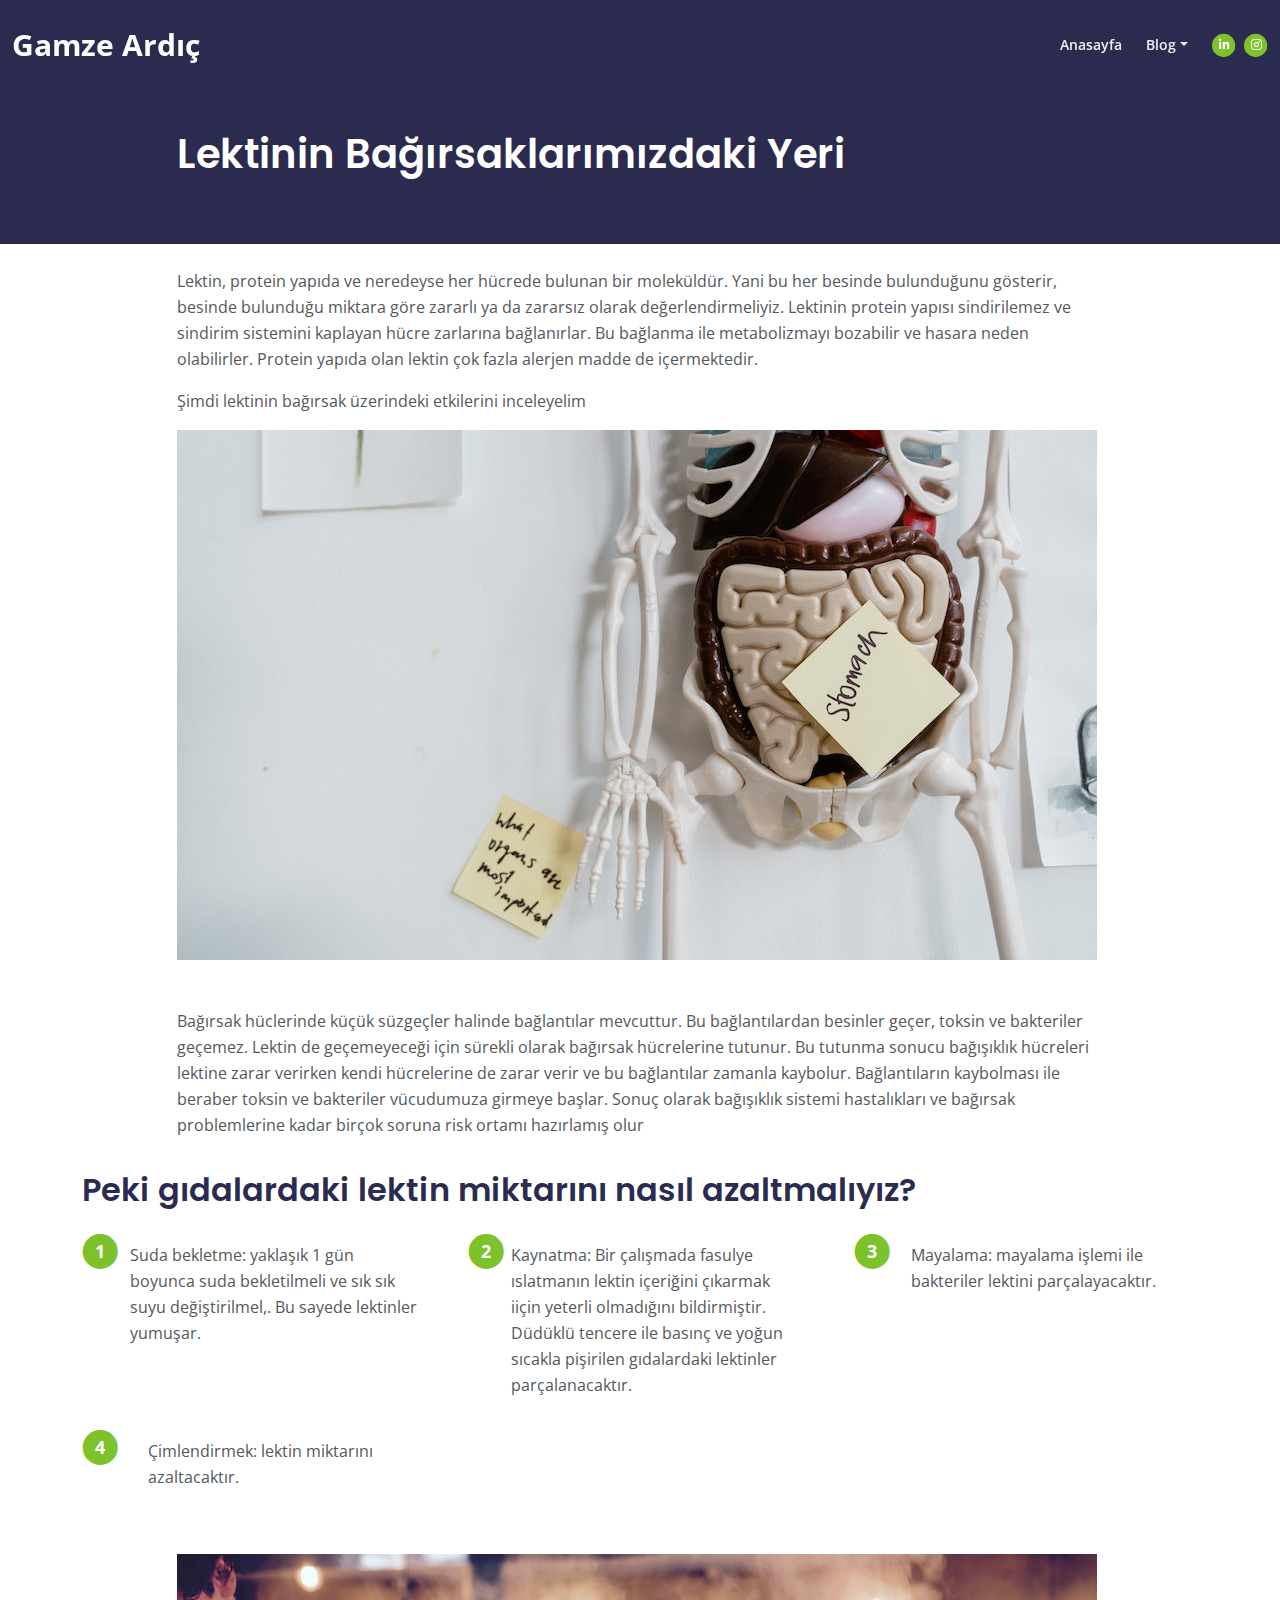
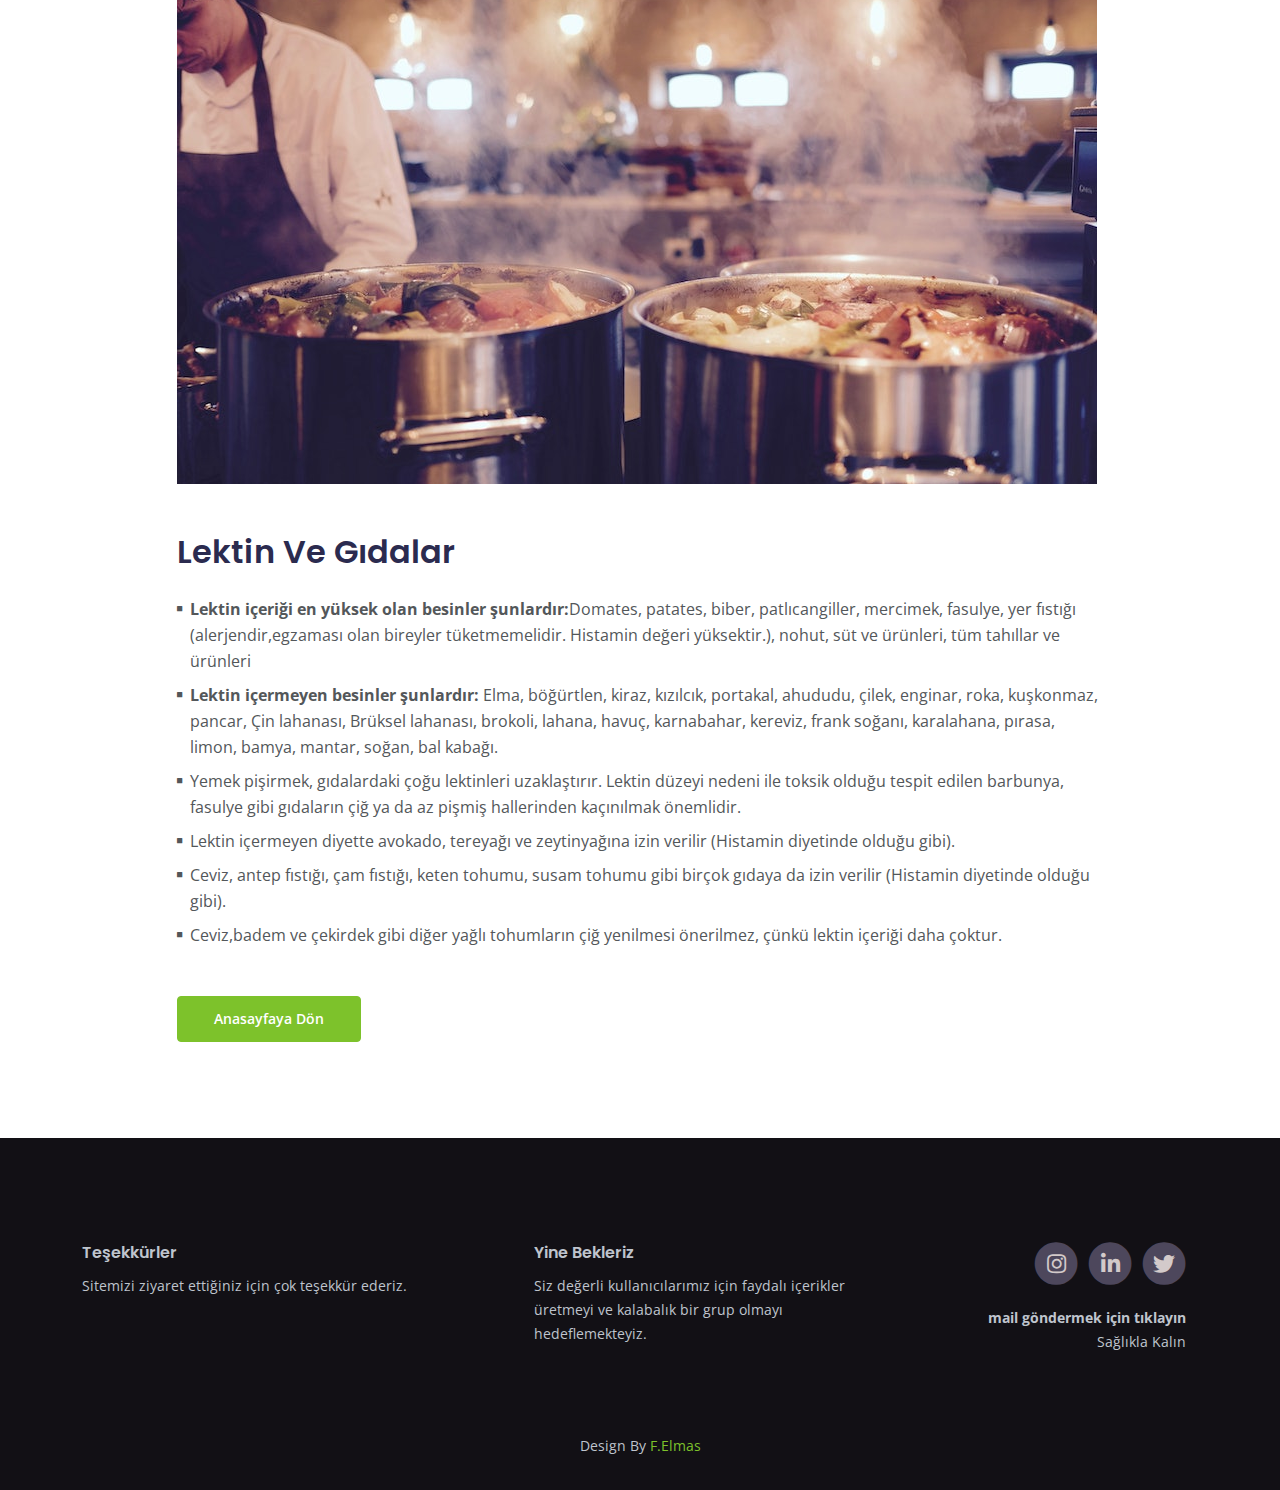
==== lektin.html @ d216f9af "updated" ====
<!DOCTYPE html>
<html lang="en">
<head>
    <meta charset="utf-8">
    <meta name="viewport" content="width=device-width, initial-scale=1, shrink-to-fit=no">
    
    <!-- SEO Meta Tags -->
    <meta name="description" content="Gamze ardıç Kişisel Web Sayfasıdır.">
    <meta name="keywords" content="gamze,ardıç,ardic,beslenme,diyetisyen">
    <meta name="author" content="Gamze Ardıç">

    <!-- OG Meta Tags to improve the way the post looks when you share the page on Facebook, Twitter, LinkedIn -->
	<meta property="og:site_name" content="" /> <!-- website name -->
	<meta property="og:site" content="" /> <!-- website link -->
	<meta property="og:title" content=""/> <!-- title shown in the actual shared post -->
	<meta property="og:description" content="" /> <!-- description shown in the actual shared post -->
	<meta property="og:image" content="" /> <!-- image link, make sure it's jpg -->
	<meta property="og:url" content="" /> <!-- where do you want your post to link to -->
	<meta name="twitter:card" content="summary_large_image"> <!-- to have large image post format in Twitter -->

    <!-- Webpage Title -->
    <title>Lektin - Gamze Ardıç</title>
    
    <!-- Styles -->
    <link href="https://fonts.googleapis.com/css2?family=Open+Sans:ital,wght@0,400;0,600;0,700;1,400&display=swap" rel="stylesheet">
    <link href="https://fonts.googleapis.com/css2?family=Poppins:wght@600&display=swap" rel="stylesheet">
    <link href="css/bootstrap.min.css" rel="stylesheet">
    <link href="css/fontawesome-all.min.css" rel="stylesheet">
    <link href="css/swiper.css" rel="stylesheet">
	<link href="css/styles.css" rel="stylesheet">
	
	<!-- Favicon  -->
    <link rel="icon" href="images/favicon.ico">
</head>
<body>
    
    <!-- Navigation -->
    <nav id="navbarExample" class="navbar navbar-expand-lg fixed-top navbar-dark" aria-label="Main navigation">
        <div class="container">

                <a class="navbar-brand logo-text" href="index.html">Gamze Ardıç</a>

            <button class="navbar-toggler p-0 border-0" type="button" id="navbarSideCollapse" aria-label="Toggle navigation">
                <span class="navbar-toggler-icon"></span>
            </button>

            <div class="navbar-collapse offcanvas-collapse" id="navbarsExampleDefault">
                <ul class="navbar-nav ms-auto navbar-nav-scroll">
                    <li class="nav-item">
                        <a class="nav-link" href="index.html">Anasayfa</a>
                    </li>
                    <li class="nav-item dropdown">
                        <a class="nav-link dropdown-toggle" href="#" id="dropdown01" data-bs-toggle="dropdown" aria-expanded="false">Blog</a>
                        <ul class="dropdown-menu" aria-labelledby="dropdown01">
                            <li><a class="dropdown-item" href="baharatlar.html">Baharatlar</a></li>
                            <li><div class="dropdown-divider"></div></li>
                            <li><a class="dropdown-item" href="lektin.html">Lektin</a></li>
                            <li><div class="dropdown-divider"></div></li>
                            <li><a class="dropdown-item" href="beyin.html">Beyin ve Bağırsak</a></li>
                        </ul>
                    </li>
                </ul>
                <span class="nav-item social-icons">
                    <span class="fa-stack">
                        <a href="http://www.linkedin.com/in/gamzeardiic/">
                            <i class="fas fa-circle fa-stack-2x"></i>
                            <i class="fab fa-linkedin-in fa-stack-1x"></i>
                        </a>
                    </span>
                    <span class="fa-stack">
                        <a href="https://www.instagram.com/dyt.gamzeardic/">
                            <i class="fas fa-circle fa-stack-2x"></i>
                            <i class="fab fa-instagram fa-stack-1x"></i>
                        </a>
                    </span>
                </span>
            </div> <!-- end of navbar-collapse -->
        </div> <!-- end of container -->
    </nav> <!-- end of navbar -->
    <!-- end of navigation -->



    <!-- Header -->
    <header class="ex-header">
        <div class="container">
            <div class="row">
                <div class="col-xl-10 offset-xl-1">
                    <h1>Lektinin Bağırsaklarımızdaki Yeri</h1>
                </div> <!-- end of col -->
            </div> <!-- end of row -->
        </div> <!-- end of container -->
    </header> <!-- end of ex-header -->
    <!-- end of header -->


    <!-- Basic -->
    <div class="ex-basic-1 pt-4">
        <div class="container">
            <div class="row">
                <div class="col-xl-10 offset-xl-1">
                    <p>Lektin, protein yapıda ve neredeyse her hücrede bulunan bir moleküldür. Yani bu her besinde bulunduğunu gösterir, besinde bulunduğu miktara göre zararlı ya da zararsız olarak değerlendirmeliyiz. Lektinin protein yapısı sindirilemez ve sindirim sistemini kaplayan hücre zarlarına bağlanırlar. Bu bağlanma ile metabolizmayı bozabilir ve hasara neden olabilirler. Protein yapıda olan lektin çok fazla alerjen madde de içermektedir. </p>
                    <p>Şimdi lektinin bağırsak üzerindeki etkilerini inceleyelim</p>
                    <img class="img-fluid mb-5" src="images/lektin1.jpg" alt="alternative">
                    <p>Bağırsak hüclerinde küçük süzgeçler halinde bağlantılar mevcuttur. Bu bağlantılardan besinler geçer, toksin ve bakteriler geçemez. Lektin de geçemeyeceği için sürekli olarak bağırsak hücrelerine tutunur. Bu tutunma sonucu bağışıklık hücreleri lektine zarar verirken kendi hücrelerine de zarar verir ve bu bağlantılar zamanla kaybolur. Bağlantıların kaybolması ile beraber toksin ve bakteriler vücudumuza girmeye başlar. Sonuç olarak bağışıklık sistemi hastalıkları ve bağırsak problemlerine kadar birçok soruna risk ortamı hazırlamış olur</p>
                    

                </div> <!-- end of col -->
            </div> <!-- end of row -->
        </div> <!-- end of container -->
    </div> <!-- end of ex-basic-1 -->
    <!-- end of basic -->

    <!-- Cards -->
    <div class="ex-cards-1 pt-3 pb-3">
        <div class="container">
            <div class="row">
                <div class="col-lg-12">
                    <h2 class="mb-4">Peki gıdalardaki lektin miktarını nasıl azaltmalıyız?</h2>
                    
                    <!-- Card -->
                    <div class="card">
                        <ul class="list-unstyled">
                            <li class="d-flex">
                                <span class="fa-stack">
                                    <span class="fas fa-circle fa-stack-2x"></span>
                                    <span class="fa-stack-1x">1</span>
                                </span>
                                <div class="flex-grow-1">
                                    <h5></h5>
                                    <p>Suda bekletme: yaklaşık 1 gün boyunca suda bekletilmeli ve sık sık suyu değiştirilmel,. Bu sayede lektinler yumuşar.</p>
                                </div>
                            </li>
                        </ul>
                    </div> <!-- end of card -->
                    <!-- end of card -->
                    
                    <!-- Card -->
                    <div class="card">
                        <ul class="list-unstyled">
                            <li class="d-flex">
                                <span class="fa-stack">
                                    <span class="fas fa-circle fa-stack-2x"></span>
                                    <span class="fa-stack-1x">2</span>
                                </span>
                                <div class="flex-grow-1">
                                    <h5></h5>
                                    <p>Kaynatma: Bir çalışmada fasulye ıslatmanın lektin içeriğini çıkarmak iiçin yeterli olmadığını bildirmiştir. Düdüklü tencere ile basınç ve yoğun sıcakla pişirilen gıdalardaki lektinler parçalanacaktır.</p>
                                </div>
                            </li>
                        </ul>
                    </div> <!-- end of card -->

                    <!-- Card -->
                    <div class="card">
                        <ul class="list-unstyled">
                            <li class="d-flex">
                                <span class="fa-stack">
                                    <span class="fas fa-circle fa-stack-2x"></span>
                                    <span class="fa-stack-1x">3</span>
                                </span>
                                <div class="flex-grow-1">
                                    <h5></h5>
                                    <p>Mayalama: mayalama işlemi ile bakteriler lektini parçalayacaktır.</p>
                                </div>
                            </li>
                        </ul>
                    </div> <!-- end of card -->

                    <!-- Card -->
                    <div class="card">
                        <ul class="list-unstyled">
                            <li class="d-flex">
                                <span class="fa-stack">
                                    <span class="fas fa-circle fa-stack-2x"></span>
                                    <span class="fa-stack-1x">4</span>
                                </span>
                                <div class="flex-grow-1">
                                    <h5></h5>
                                    <p>Çimlendirmek: lektin miktarını azaltacaktır.</p>
                                </div>
                            </li>
                        </ul>
                    </div> <!-- end of card -->
                    <!-- end of card -->
                    <!-- end of card -->

                </div> <!-- end of col -->   
            </div> <!-- end of row -->   
        </div> <!-- end of container -->   
    </div> <!-- end of ex-cards-1 -->
    <!-- end of cards -->

    <!-- Basic -->
    <div class="ex-basic-1 pt-3 pb-5">
        <div class="container">
            <div class="row">
                <div class="col-xl-10 offset-xl-1">
                    <img class="img-fluid mb-5" src="images/lektin2.jpg" alt="alternative"> 
                    <h2 class="mb-4">Lektin Ve Gıdalar</h2>
                    <ul class="list-unstyled li-space-lg mb-5">
                        <li class="d-flex">
                            <i class="fas fa-square"></i>
                            <div class="flex-grow-1"><strong>Lektin içeriği en yüksek olan besinler şunlardır:</strong>Domates, patates, biber, patlıcangiller, mercimek, fasulye, yer fıstığı (alerjendir,egzaması olan bireyler tüketmemelidir. Histamin değeri yüksektir.), nohut, süt ve ürünleri, tüm tahıllar ve ürünleri</div>
                        </li>
                        <li class="d-flex">
                            <i class="fas fa-square"></i>
                            <div class="flex-grow-1"><strong>Lektin içermeyen besinler şunlardır: </strong>Elma, böğürtlen, kiraz, kızılcık, portakal, ahududu, çilek, enginar, roka, kuşkonmaz, pancar, Çin lahanası, Brüksel lahanası, brokoli, lahana, havuç, karnabahar, kereviz, frank soğanı, karalahana, pırasa, limon, bamya, mantar, soğan, bal kabağı.</div>
                        </li>
                        <li class="d-flex">
                            <i class="fas fa-square"></i>
                            <div class="flex-grow-1">Yemek pişirmek, gıdalardaki çoğu lektinleri uzaklaştırır. Lektin düzeyi nedeni ile toksik olduğu tespit edilen barbunya, fasulye gibi gıdaların çiğ ya da az pişmiş hallerinden kaçınılmak önemlidir.</div>
                        </li>
                        <li class="d-flex">
                            <i class="fas fa-square"></i>
                            <div class="flex-grow-1">Lektin içermeyen diyette avokado, tereyağı ve zeytinyağına izin verilir (Histamin diyetinde olduğu gibi).</div>
                        </li>
                        <li class="d-flex">
                            <i class="fas fa-square"></i>
                            <div class="flex-grow-1">Ceviz, antep fıstığı, çam fıstığı, keten tohumu, susam tohumu gibi birçok gıdaya da izin verilir (Histamin diyetinde olduğu gibi).</div>
                        </li>
                        <li class="d-flex">
                            <i class="fas fa-square"></i>
                            <div class="flex-grow-1">Ceviz,badem ve çekirdek gibi diğer yağlı tohumların çiğ yenilmesi önerilmez, çünkü lektin içeriği daha çoktur.</div>
                        </li>
                    </ul>
                    
                    <a class="btn-solid-reg mb-5" href="index.html">Anasayfaya Dön</a>
                </div> <!-- end of col -->
            </div> <!-- end of row -->
        </div> <!-- end of container -->
    </div> <!-- end of ex-basic-1 -->
    <!-- end of basic -->


    <!-- Footer -->
    <div id="footer" class="footer">
        <div class="container">
            <div class="row">
                <div class="col-lg-12">
                    <div class="footer-col first">
                        <h6>Teşekkürler</h6>
                        <p class="p-small">Sitemizi ziyaret ettiğiniz için çok teşekkür ederiz.</p>
                    </div> <!-- end of footer-col -->
                    <div class="footer-col second">
                        <h6>Yine Bekleriz</h6>
                        <p class="p-small">Siz değerli kullanıcılarımız için faydalı içerikler üretmeyi ve kalabalık bir grup olmayı hedeflemekteyiz.</p>
                    </div> <!-- end of footer-col -->
                    <div class="footer-col third">
                        <span class="fa-stack">
                            <a href="https://www.instagram.com/dyt.gamzeardic/">
                                <i class="fas fa-circle fa-stack-2x"></i>
                                <i class="fab fa-instagram fa-stack-1x"></i>
                            </a>
                        </span>
                        <span class="fa-stack">
                            <a href="http://www.linkedin.com/in/gamzeardiic/">
                                <i class="fas fa-circle fa-stack-2x"></i>
                                <i class="fab fa-linkedin-in fa-stack-1x"></i>
                            </a>
                        </span>
                        <span class="fa-stack">
                            <a href="#your-link">
                                <i class="fas fa-circle fa-stack-2x"></i>
                                <i class="fab fa-twitter fa-stack-1x"></i>
                            </a>
                        </span>
                        
                        
                        <p class="p-small"><a href="mailto:gamzeardic2@gmail.com"><strong>mail göndermek için tıklayın</strong></a><br> Sağlıkla Kalın</p> 
                    </div> <!-- end of footer-col -->
                </div> <!-- end of col -->
            </div> <!-- end of row -->
        </div> <!-- end of container -->
    </div> <!-- end of footer -->  
    <!-- end of footer -->


    <!-- Copyright -->
    <div class="copyright">
        <div class="container">
            <div class="row">
                <div class="col-lg-12">
                    <p class="p-small">Design By <a href="https://furkanelmas.com/" target="_blank">F.Elmas</a></p>
                </div> <!-- end of col -->
            </div> <!-- enf of row -->
        </div> <!-- end of container -->
    </div> <!-- end of copyright --> 
    <!-- end of copyright -->
    

    <!-- Back To Top Button -->
    <button onclick="topFunction()" id="myBtn">
        <img src="images/up-arrow.png" alt="alternative">
    </button>
    <!-- end of back to top button -->
    	
    <!-- Scripts -->
    <script src="js/bootstrap.min.js"></script> <!-- Bootstrap framework -->
    <script src="js/swiper.min.js"></script> <!-- Swiper for image and text sliders -->
    <script src="js/purecounter.min.js"></script> <!-- Purecounter counter for statistics numbers -->
    <script src="js/scripts.js"></script> <!-- Custom scripts -->
</body>
</html>
---- css/styles.css ----
/* Description: Master CSS file */

/*****************************************
Table Of Contents:
- General Styles
- Navigation
- Header
- Introduction
- Project 1
- Project 2
- Details Modal
- Project 3
- Process
- Services
- About 
- Testimonials
- Team
- Contact
- Footer
- Copyright
- Back To Top Button
- Extra Pages
- Media Queries
******************************************/

/*****************************************
Colors:
- Backgrounds - light gray #f7f9fd
- Buttons, icons - green #7dc22b
- Headings text - black #2b2b4f
- Body text - dark gray #53575a
******************************************/


/**************************/
/*     General Styles     */
/**************************/
body,
html {
    width: 100%;
	height: 100%;
}

body, p {
	color: #53575a; 
	font: 400 1rem/1.625rem "Open Sans", sans-serif;
}

h1 {
	color: #2b2b4f;
	font-weight: 600;
	font-size: 2.5rem;
	line-height: 2.25rem;
	font-family: "Poppins"
}

h2 {
	color: #2b2b4f;
	font-weight: 600;
	font-size: 2rem;
	line-height: 2.5rem;
	font-family: "Poppins"
}

h3 {
	color: #2b2b4f;
	font-weight: 600;
	font-size: 1.75rem;
	line-height: 2.25rem;
	font-family: "Poppins"
}

h4 {
	color: #2b2b4f;
	font-weight: 600;
	font-size: 1.5rem;
	line-height: 2rem;
	font-family: "Poppins"
}

h5 {
	color: #2b2b4f;
	font-weight: 600;
	font-size: 1.25rem;
	line-height: 1.625rem;
	font-family: "Poppins"
}

h6 {
	color: #2b2b4f;
	font-weight: 600;
	font-size: 1rem;
	line-height: 1.375rem;
	font-family: "Poppins"
}

.p-large {
	font-size: 1.125rem;
	line-height: 1.75rem;
}

.p-small {
	font-size: 0.875rem;
	line-height: 1.5rem;
}

.testimonial-text {
	font-style: italic;
}

.testimonial-author {
	font-weight: 600;
	font-size: 1.25rem;
	line-height: 1.75rem;
	font-family: "Poppins"
}

.li-space-lg li {
	margin-bottom: 0.5rem;
}

a {
	color: #53575a;
	text-decoration: underline;
}

a:hover {
	color: #53575a;
	text-decoration: underline;
}

.no-line {
	text-decoration: none;
}

.no-line:hover {
	text-decoration: none;
}

.read-more {
	font-weight: 600;
	font-size: 1rem;
	line-height: 1.5rem;
}

.read-more .fas {
	margin-left: 0.625rem;
	font-size: 1rem;
	vertical-align: -8%;
}

.green {
	color: #7dc22b;
}

.bg-gray {
	background-color: #f7f9fd;
}

.hr-heading {
	display: block;
	width: 5rem;
	margin-top: 0.75rem;
	margin-bottom: 0.75rem;
	border: 1px solid #ffffff;
	background-color: #2b2b4f;
	opacity: 1;
}

.btn-solid-reg {
	display: inline-block;
	padding: 1.375rem 2.25rem 1.375rem 2.25rem;
	border: 1px solid #7dc22b;
	border-radius: 4px;
	background-color: #7dc22b;
	color: #ffffff;
	font-weight: 600;
	font-size: 0.875rem;
	line-height: 0;
	text-decoration: none;
	transition: all 0.2s;
}

.btn-solid-reg:hover {
	background-color: transparent;
	color: #7dc22b; /* needs to stay here because of the color property of a tag */
	text-decoration: none;
}

.btn-solid-lg {
	display: inline-block;
	padding: 1.625rem 2.625rem 1.625rem 2.625rem;
	border: 1px solid #7dc22b;
	border-radius: 4px;
	background-color: transparent;
	color: #ffffff;
	font-weight: 600;
	font-size: 0.875rem;
	line-height: 0;
	text-decoration: none;
	transition: all 0.2s;
}

.btn-solid-lg:hover {
	background-color: transparent;
	color: #7dc22b; /* needs to stay here because of the color property of a tag */
	text-decoration: none;
}

.btn-outline-reg {
	display: inline-block;
	padding: 1.375rem 2.25rem 1.375rem 2.25rem;
	border: 1px solid #2b2b4f;
	border-radius: 4px;
	background-color: transparent;
	color: #2b2b4f;
	font-weight: 600;
	font-size: 0.875rem;
	line-height: 0;
	text-decoration: none;
	transition: all 0.2s;
}

.btn-outline-reg:hover {
	background-color: #2b2b4f;
	color: #ffffff;
	text-decoration: none;
}

.btn-outline-lg {
	display: inline-block;
	padding: 1.625rem 2.625rem 1.625rem 2.625rem;
	border: 1px solid #2b2b4f;
	border-radius: 4px;
	background-color: transparent;
	color: #2b2b4f;
	font-weight: 600;
	font-size: 0.875rem;
	line-height: 0;
	text-decoration: none;
	transition: all 0.2s;
}

.btn-outline-lg:hover {
	background-color: #2b2b4f;
	color: #ffffff;
	text-decoration: none;
}

.btn-outline-sm {
	display: inline-block;
	padding: 1rem 1.5rem 1rem 1.5rem;
	border: 1px solid #2b2b4f;
	border-radius: 4px;
	background-color: transparent;
	color: #2b2b4f;
	font-weight: 600;
	font-size: 0.875rem;
	line-height: 0;
	text-decoration: none;
	transition: all 0.2s;
}

.btn-outline-sm:hover {
	background-color: #2b2b4f;
	color: #ffffff;
	text-decoration: none;
}

.form-group {
	position: relative;
	margin-bottom: 1.25rem;
}

.form-control-input,
.form-control-textarea {
	width: 100%;
	padding-top: 0.875rem;
	padding-bottom: 0.875rem;
	padding-left: 1.5rem;
	border: 1px solid #cbcbd1;
	border-radius: 4px;
	background-color: #ffffff;
	font-size: 0.875rem;
	line-height: 1.5rem;
	-webkit-appearance: none; /* removes inner shadow on form inputs on ios safari */
}

.form-control-textarea {
	display: block;
	height: 14rem; /* used instead of html rows to normalize height between Chrome and IE/FF */
}

.form-control-input:focus,
.form-control-textarea:focus {
	border: 1px solid #a1a1a1;
	outline: none; /* Removes blue border on focus */
}

.form-control-input:hover,
.form-control-textarea:hover {
	border: 1px solid #a1a1a1;
}

.form-control-submit-button {
	display: inline-block;
	width: 100%;
	height: 3.25rem;
	border: 1px solid #7dc22b;
	border-radius: 4px;
	background-color: #7dc22b;
	color: #ffffff;
	font-weight: 600;
	font-size: 0.875rem;
	line-height: 0;
	cursor: pointer;
	transition: all 0.2s;
}

.form-control-submit-button:hover {
	border: 1px solid #7dc22b;
	background-color: transparent;
	color: #7dc22b;
}


/**********************/
/*     Navigation     */
/**********************/
.navbar {
	background-color: #2b2b4f;
	font-weight: 600;
	font-size: 0.875rem;
	line-height: 0.875rem;
	box-shadow: 0 1px 6px 0 rgba(0, 0, 0, 0.025);
}

.navbar .navbar-brand {
	padding-top: 0.25rem;
	padding-bottom: 0.25rem;
}

.navbar .logo-image img {
    width: 108px;
	height: 32px;
}

.navbar .logo-text {
	color: #ffffff;
	font-weight: 700;
	font-size: 1.875rem;
	line-height: 1rem;
	text-decoration: none;
}

.offcanvas-collapse {
	position: fixed;
	top: 3.25rem; /* adjusts the height between the top of the page and the offcanvas menu */
	bottom: 0;
	left: 100%;
	width: 100%;
	padding-right: 1rem;
	padding-left: 1rem;
	overflow-y: auto;
	visibility: hidden;
	background-color: #2b2b4f;
	transition: visibility .3s ease-in-out, -webkit-transform .3s ease-in-out;
	transition: transform .3s ease-in-out, visibility .3s ease-in-out;
	transition: transform .3s ease-in-out, visibility .3s ease-in-out, -webkit-transform .3s ease-in-out;
}

.offcanvas-collapse.open {
	visibility: visible;
	-webkit-transform: translateX(-100%);
	transform: translateX(-100%);
}

.navbar .navbar-nav {
	margin-top: 0.75rem;
	margin-bottom: 0.5rem;
}

.navbar .nav-item .nav-link {
	padding-top: 0.625rem;
	padding-bottom: 0.625rem;
	color: #eeeeee;
	text-decoration: none;
	transition: all 0.2s ease;
}

.navbar .nav-item.dropdown.show .nav-link,
.navbar .nav-item .nav-link:hover,
.navbar .nav-item .nav-link.active {
	color: #7dc22b;
}

/* Dropdown Menu */
.navbar .dropdown .dropdown-menu {
	animation: fadeDropdown 0.2s; /* required for the fade animation */
}

@keyframes fadeDropdown {
    0% {
        opacity: 0;
    }

    100% {
        opacity: 1;
	}
}

.navbar .dropdown-menu {
	margin-top: 0.25rem;
	margin-bottom: 0.25rem;
	border: none;
	background-color: #2b2b4f;
}

.navbar .dropdown-item {
	padding-top: 0.625rem;
	padding-bottom: 0.625rem;
	color: #eeeeee;
	font-weight: 600;
	font-size: 0.875rem;
	line-height: 0.875rem;
	text-decoration: none;
}

.navbar .dropdown-item:hover {
	background-color: #2b2b4f;
	color: #7dc22b;
}

.navbar .dropdown-divider {
	width: 100%;
	height: 1px;
	margin: 0.5rem auto 0.5rem auto;
	border: none;
	background-color: #525296;
}
/* end of dropdown menu */

.navbar .fa-stack {
	width: 2em;
	margin-right: 0.25rem;
	font-size: 0.75rem;
}

.navbar .fa-stack-2x {
	color: #7dc22b;
	transition: all 0.2s ease;
}

.navbar .fa-stack-1x {
	color: #ffffff;
	transition: all 0.2s ease;
}

.navbar .fa-stack:hover .fa-stack-2x {
	color: #ffffff;
}

.navbar .fa-stack:hover .fa-stack-1x {
	color: #7dc22b;
}

.navbar .navbar-toggler {
	padding: 0;
	border: none;
	font-size: 1.25rem;
}


/*****************/
/*    Header     */
/*****************/
.header {
	padding-top: 8rem;
	padding-bottom: 8rem;
	background: url('../images/dga3.jpg') center center no-repeat ;
	background-size:cover;
	text-align: center;
}

.header .h1-large {
	margin-bottom: 2.5rem;
	color: #ffffff;
	font-size: 15px;
	
}

.header .btn-solid-lg {
	display: block;
	margin-bottom: 1.375rem;
}

.header .btn-outline-lg {
	display: block;
	border-color: #ffffff;
	color: #ffffff;
}

.header .btn-outline-lg:hover {
	background-color: #ffffff;
	color: #444444;
}


/************************/
/*     Introduction     */
/************************/
.basic-1 {
	padding-top: 4rem;
	padding-bottom: 4rem;
}

.basic-1 h1 {
	margin-bottom: 2.5rem;
}


/*********************/
/*     Project 1     */
/*********************/
.basic-2 {
	padding-top: 4rem;
	padding-bottom: 4rem;
}

.basic-2 .text-container {
	margin-bottom: 4rem;
}

.basic-2 h2 {
	margin-bottom: 1.875rem;
}

.basic-2 p {
	margin-bottom: 1.25rem;
}


/*********************/
/*     Project 2     */
/*********************/
.basic-3 {
	padding-top: 4rem;
	padding-bottom: 4rem;
}

.basic-3 .image-container {
	margin-bottom: 4rem;
}

.basic-3 h2 {
	margin-bottom: 1.875rem;
}

.basic-3 p {
	margin-bottom: 2rem;
}

.basic-3 .btn-solid-reg {
	margin-right: 0.75rem;
}

.basic-3 .btn-solid-reg {
	cursor: pointer;
}


/*************************/
/*     Details Modal     */
/*************************/
.modal-dialog {
	max-width: 1150px;
	margin-right: 1rem;
	margin-left: 1rem;
	pointer-events: all;
}

.modal-content {
	padding: 2.75rem 1.25rem;
}

.modal-content .btn-close {
	position: absolute;
	right: 10px;
	top: 10px;
}

.modal-content .image-container {
	margin-bottom: 3rem;
}

.modal-content img {
	border-radius: 6px;
}

.modal-content h3 {
	margin-bottom: 0.5rem;
}

.modal-content hr {
	width: 44px;
	margin-top: 0.125rem;
	margin-bottom: 1.25rem;
	margin-left: 0;
	height: 2px;
	border: none;
	background-color: #53575a;
}

.modal-content h4 {
	margin-top: 2rem;
	margin-bottom: 0.625rem;
}

.modal-content .list-unstyled {
	margin-bottom: 2rem;
}

.modal-content .list-unstyled .fas {
	color: #7dc22b;
	font-size: 0.75rem;
	line-height: 1.75rem;
}

.modal-content .list-unstyled .flex-grow-1 {
	margin-left: 0.5rem;
}

.modal-content .btn-solid-reg {
	margin-right: 0.75rem;
}

.modal-content .btn-outline-reg {
	cursor: pointer;
}


/*********************/
/*     Project 3     */
/*********************/
.basic-4 {
	padding-top: 10rem;
	padding-bottom: 10rem;
}

.basic-4 .text-container {
	margin-bottom: 4rem;
}

.basic-4 h2 {
	margin-bottom: 1.875rem;
}

.basic-4 .list-unstyled .fas {
	font-size: 0.375rem;
	line-height: 1.625rem;
}

.basic-4 .list-unstyled .flex-grow-1 {
	margin-left: 0.5rem;
}


/*******************/
/*     Process     */
/*******************/
.basic-5 {
	padding-top: 9.5rem;
	padding-bottom: 9rem;
	background: url('../images/process-background.jpg') center center no-repeat;
	background-size: cover;
	text-align: center;
}

.basic-5 h2 {
	color: #ffffff;
	margin-bottom: 1.5rem;
}

.basic-5 .hr-heading {
	background-color: #ffffff;
	margin-right: auto;
	margin-bottom: 4.5rem;
	margin-left: auto;
}

.basic-5 .step-container {
	margin-bottom: 2.5rem;
}

.basic-5 .step {
	display: block;
	margin-bottom: 1.5rem;
	padding: 1.75rem 3.25rem;
	border: 1px solid #ffffff;
	border-radius: 4px;
	color: #ffffff;
	font-size: 2rem;
}

.basic-5 .fas {
	display: none;
}

.basic-5 p {
	color: #ffffff;
	opacity: 0.9;
}


/********************/
/*     Services     */
/********************/
.cards-1 {
	padding-top: 9.5rem;
	padding-bottom: 7rem;
}

.cards-1 .h2-heading {
	margin-bottom: 1.125rem;
	text-align: center;
}

.cards-1 .p-heading {
	margin-bottom: 4rem;
	text-align: center;
}

.cards-1 .card {
	margin-bottom: 3rem;
	padding: 3.5rem 1.5rem;
	border: none;
	border-radius: 6px;
}

.cards-1 .card-body {
	padding: 0;
}

.cards-1 .card-icon {
	width: 90px;
	height: 90px;
	margin-bottom: 2rem;
	border-radius: 50%;
	background-color: #7dc22b;
	text-align: center;
}

.cards-1 .card-icon .far,
.cards-1 .card-icon .fas {
	color: #ffffff;
	font-size: 2.125rem;
	line-height: 90px;
}

.cards-1 .card-title {
	margin-bottom: 0.625rem;
}


/*****************/
/*     About     */
/*****************/
.counter {
	padding-top: 9.5rem;
	padding-bottom: 5rem;
	background: url('../images/about-background.jpg') center center no-repeat;
	background-size: cover;
}

.counter h2 {
	margin-bottom: 1.5rem;
	color: #ffffff;
	text-align: center;
}

.counter .hr-heading {
	background-color: #ffffff;
	margin-right: auto;
	margin-bottom: 4.5rem;
	margin-left: auto;
}

.counter .list-unstyled {
	margin-bottom: 6rem;
}

.counter .list-unstyled li {
	margin-bottom: 2.5rem;
}

.counter .list-unstyled .flex-grow-1 {
	margin-left: 0.5rem;
}

.counter .list-unstyled h5,
.counter .list-unstyled .text {
	color: #ffffff;
}

.counter .list-unstyled .text {
	opacity: 0.9;
}

.counter .counter-container {
	text-align: center;
}

.counter .counter-cell {
	margin-bottom: 5rem;
}

.counter .purecounter {
	margin-bottom: 1.5rem;
	color: #7dc22b;
	font-weight: 600;
	font-size: 6rem;
	line-height: 4rem;
}

.counter .counter-info {
	color: #ffffff;
	font-size: 0.875rem;
	line-height: 1.5rem;
}


/************************/
/*     Testimonials     */
/************************/
.slider-1 {
	position: relative;
	padding-top: 9.75rem;
	padding-bottom: 9.75rem;
}

.slider-1 .quotes-decoration {
	position: absolute;
	top: 0;
	left: 0;
	width: 240px;
}

.slider-1 .slider-container {
	position: relative;
}

.slider-1 .swiper-container {
	position: static;
	width: 86%;
	text-align: center;
}

.slider-1 .swiper-button-prev:focus,
.slider-1 .swiper-button-next:focus {
	/* even if you can't see it chrome you can see it on mobile device */
	outline: none;
}

.slider-1 .swiper-button-prev {
	left: -10px;
	background-image: url("data:image/svg+xml;charset=utf-8,%3Csvg%20xmlns%3D'http%3A%2F%2Fwww.w3.org%2F2000%2Fsvg'%20viewBox%3D'0%200%2028%2044'%3E%3Cpath%20d%3D'M0%2C22L22%2C0l2.1%2C2.1L4.2%2C22l19.9%2C19.9L22%2C44L0%2C22L0%2C22L0%2C22z'%20fill%3D'%23707375'%2F%3E%3C%2Fsvg%3E");
	background-size: 18px 28px;
}

.slider-1 .swiper-button-next {
	right: -10px;
	background-image: url("data:image/svg+xml;charset=utf-8,%3Csvg%20xmlns%3D'http%3A%2F%2Fwww.w3.org%2F2000%2Fsvg'%20viewBox%3D'0%200%2028%2044'%3E%3Cpath%20d%3D'M27%2C22L27%2C22L5%2C44l-2.1-2.1L22.8%2C22L2.9%2C2.1L5%2C0L27%2C22L27%2C22z'%20fill%3D'%23707375'%2F%3E%3C%2Fsvg%3E");
	background-size: 18px 28px;
}

.slider-1 .testimonial-image {
	width: 120px;
	height: 120px;
	margin-bottom: 2.25rem;
	border-radius: 50%;
}

.slider-1 .testimonial-text {
	margin-bottom: 1.75rem;
	font-size: 1.25rem;
	line-height: 2rem;
}

.slider-1 .testimonial-author {
	margin-bottom: 0.25rem;
	color: #2b2b4f;
}


/****************/
/*     Team     */
/****************/
.cards-2 {
	padding-top: 9.5rem;
	padding-bottom: 6rem;
	text-align: center;
}

.cards-2 .h2-heading {
	margin-bottom: 1.125rem;
}

.cards-2 .p-heading {
	margin-bottom: 4rem;
}

.cards-2 .card {
	margin-bottom: 4rem;
	border: none;
	background: transparent;
}

.cards-2 .card-image {
	margin-bottom: 2rem;
}

.cards-2 .card-image img {
	border-radius: 4px;
}

.cards-2 .card-body {
	padding: 0;
}

.cards-2 .card-title {
	margin-bottom: 0.25rem;
}

.cards-2 .card-text {
	margin-bottom: 0.875rem;
}

.cards-2 .fa-stack {
	width: 2em;
	margin-right: 0.25rem;
	margin-left: 0.25rem;
}

.cards-2 .fa-stack-2x {
	color: #7dc22b;
	transition: all 0.2s ease;
}

.cards-2 .fa-stack-1x {
	color: #ffffff;
	transition: all 0.2s ease;
}

.cards-2 .fa-stack:hover .fa-stack-2x {
	color: #ffffff;
}

.cards-2 .fa-stack:hover .fa-stack-1x {
	color: #7dc22b;
}


/*******************/
/*     Contact     */
/*******************/
.form-1 {
	padding-top: 9.5rem;
	padding-bottom: 8.75rem;
	background: url('../images/contact-background.jpg') center center no-repeat;
	background-size: cover;
	text-align: center;
}

.form-1 .h2-heading {
	margin-bottom: 1.125rem;
	color: #ffffff;
}

.form-1 .p-heading {
	margin-bottom: 0.375rem;
	color: #ffffff;
}

.form-1 .list-unstyled {
	margin-bottom: 3.5rem;
	color: #ffffff;
}

.form-1 .list-unstyled a {
	color: #ffffff;
}

.form-1 .list-unstyled .fas {
	color: #7dc22b;
}

.form-1 .form-control-input,
.form-1 .form-control-textarea {
	border-color: #655f74;
	background-color: #4d475c;
	color: #ffffff;
}

.form-1 .form-control-input::placeholder,
.form-1 .form-control-textarea::placeholder {
	color: #ffffff;
}


/******************/
/*     Footer     */
/******************/
.footer {
	padding-top: 6.5rem;
	padding-bottom: 2rem;
	background-color: #121015;
}

.footer a {
	text-decoration: none;
}

.footer .footer-col {
	margin-bottom: 3rem;
}

.footer h6 {
	margin-bottom: 0.625rem;
	color: #bfc4cd;
}

.footer p,
.footer a,
.footer ul {
	color: #bfc4cd;
}

.footer .li-space-lg li {
	margin-bottom: 0.375rem;
}

.footer .footer-col.third .fa-stack {
	width: 2em;
	margin-bottom: 1.25rem;
	margin-right: 0.375rem;
	font-size: 1.375rem;
}

.footer .footer-col.third .fa-stack .fa-stack-2x {
	color: #4d475c;
	transition: all 0.2s ease;
}

.footer .footer-col.third .fa-stack .fa-stack-1x {
    color: #d3caca;
	transition: all 0.2s ease;
}

.footer .footer-col.third .fa-stack:hover .fa-stack-2x {
    color: #7dc22b;
}

.footer .footer-col.third .fa-stack:hover .fa-stack-1x {
	color: #ffffff;
}


/*********************/
/*     Copyright     */
/*********************/
.copyright {
	padding-bottom: 1rem;
	background-color: #121015;
	text-align: center;
}

.copyright p {
	color: #bfc4cd;
	text-decoration: none;
}
.copyright a{
	color: #7dc22b;
	text-decoration: none;
}


/******************************/
/*     Back To Top Button     */
/******************************/
#myBtn {
	position: fixed; 
  	z-index: 99; 
	bottom: 20px; 
	right: 20px; 
	display: none; 
	width: 52px;
	height: 52px;
	border: none; 
	border-radius: 50%; 
	outline: none; 
	background-color: #323137; 
	cursor: pointer; 
}

#myBtn:hover {
	background-color: #0f0f11;
}

#myBtn img {
	margin-bottom: 0.25rem;
	margin-left: 0.125rem;
	width: 18px;
}


/***********************/
/*     Extra Pages     */
/***********************/
.ex-header {
	padding-top: 8.5rem;
	padding-bottom: 4rem;
	background-color: #2b2b4f;
}

.ex-header h1 {
	color: #ffffff;
}

.ex-basic-1 .list-unstyled .fas {
	font-size: 0.375rem;
	line-height: 1.625rem;
}

.ex-basic-1 .list-unstyled .flex-grow-1 {
	margin-left: 0.5rem;
}

.ex-basic-1 .text-box {
	padding: 1.25rem 1.25rem 0.5rem 1.25rem;
	background-color: #f7f9fd;
}

.ex-cards-1 .card {
	border: none;
	background-color: transparent;
}

.ex-cards-1 .card .fa-stack {
	width: 2em;
	font-size: 1.125rem;
}

.ex-cards-1 .card .fa-stack-2x {
	color: #7dc22b;
}

.ex-cards-1 .card .fa-stack-1x {
	width: 2em;
	color: #ffffff;
	font-weight: 700;
	line-height: 2.125rem;
}

.ex-cards-1 .card .list-unstyled .flex-grow-1 {
	margin-left: 2.25rem;
}

.ex-cards-1 .card .list-unstyled .flex-grow-1 h5 {
	margin-top: 0.125rem;
	margin-bottom: 0.5rem;
}


/*************************/
/*     Media Queries     */
/*************************/	
/* Min-width 768px */
@media (min-width: 768px) {

	/* Header */
	.header {
		padding-top: 11rem;
		padding-bottom: 9rem;
	}

	.header .btn-solid-lg {
		display: inline-block;
		margin-bottom: 0;
	}

	.header .btn-outline-lg {
		display: inline-block;
	}

	.header .btn-solid-lg,
	.header .btn-outline-lg {
		margin-right: 0.5rem;
		margin-left: 0.5rem;
	}
	/* end of header */


	/* Process */
	.basic-5 .step {
		display: inline-block;
	}
	
	.basic-5 .fas {
		display: inline-block;
		margin-right: 1rem;
		margin-left: 1rem;
		color: #ffffff;
		font-size: 1.5rem;
		vertical-align: 10%;
	}

	.basic-5 p {
		width: 40rem;
		margin-right: auto;
		margin-left: auto;
	}
	/* end of process */


	/* About */
	.counter .counter-cell {
		display: inline-block;
		width: 210px;
		margin-right: 1rem;
		margin-left: 1rem;
		vertical-align: top;
	}
	/* end of about */


	/* Contact */
	.form-1 .list-unstyled li {
		display: inline-block;
		margin-right: 1rem;
	}
	/* end of contact */


	/* Extra Pages */
	.ex-basic-1 .text-box {
		padding: 1.75rem 2rem 0.875rem 2rem;
	}
	/* end of extra pages */
}
/* end of min-width 768px */


/* Min-width 992px */
@media (min-width: 992px) {
	
	/* General Styles */
	.h2-heading {
		width: 35.25rem;
		margin-right: auto;
		margin-left: auto;
	}

	.p-heading {
		width: 46rem;
		margin-right: auto;
		margin-left: auto;
	}
	/* end of general styles */


	/* Navigation */
	.navbar {
		padding-top: 1.75rem;
		background-color: transparent;
		box-shadow: none;
		transition: all 0.2s;
	}

	.navbar.top-nav-collapse {
		padding-top: 0.5rem;
		padding-bottom: 0.5rem;
		background-color: #2b2b4f;
		box-shadow: 0 3px 6px 0 rgba(0, 0, 0, 0.025);
	}

	.offcanvas-collapse {
		position: static;
		top: auto;
		bottom: auto;
		left: auto;
		width: auto;
		padding-right: 0;
		padding-left: 0;
		background-color: transparent;
		overflow-y: visible;
		visibility: visible;
	}

	.offcanvas-collapse.open {
		-webkit-transform: none;
		transform: none;
	}

	.navbar .navbar-nav {
		margin-top: 0;
		margin-bottom: 0;
	}
	
	.navbar .nav-item .nav-link {
		padding-right: 0.75rem;
		padding-left: 0.75rem;
	}

	.navbar .dropdown-menu {
		padding-top: 0.75rem;
		padding-bottom: 0.875rem;
		box-shadow: 0 3px 3px 1px rgba(0, 0, 0, 0.08);
	}

	.navbar .dropdown-divider {
		width: 90%;
	}

	.navbar .social-icons {
		margin-left: 0.5rem;
	}
	
	.navbar .fa-stack {
		margin-right: 0;
		margin-left: 0.25rem;
	}
	/* end of navigation */


	/* Header */
	.header {
		padding-top: 15rem;
		padding-bottom: 13rem;
		text-align: left;
	}

	.header .h1-large {
		font-size: 2rem;
		line-height: 2.5rem;
	}

	.header .button-container {
		margin-top: 7rem;
		margin-left: 2rem;
	}
	/* end of header */


	/* Introduction */
	.basic-1 h1 {
		margin-bottom: 0;
	}
	/* end of introduction */


	/* Project 1 */
	.basic-2 .text-container {
		margin-top: 1.75rem;
		margin-right: 2rem;
		margin-bottom: 0;
	}
	/* end of project 1 */
	

	/* Project 2 */
	.basic-3 .text-container {
		margin-left: 2rem;
	}
	
	.basic-3 .image-container {
		margin-bottom: 0;
	}
	/* end of project 2 */


	/* Details Modal */
	/* Stops body and navbar shift on modal open */
	body.modal-open {
		overflow-y: scroll !important;
		padding-right: 0 !important;
	}

	body.modal-open .navbar {
		padding-right: 0 !important;
	}
	/* end of stops body and navbar shift on modal open */

	.modal {
		padding-right: 0 !important;
	}

	.modal-dialog {
		margin-top: 120px;
		margin-right: auto;
		margin-left: auto;
	}
	
	.modal-content .image-container {
		margin-bottom: 0;
	}
	/* end of details modal */


	/* Project 3 */
	.basic-4 .text-container {
		margin-right: 2rem;
		margin-bottom: 0;
	}
	/* end of project 3 */


	/* Services */
	.cards-1 .card {
		display: inline-block;
		width: 290px;
		vertical-align: top;
	}
	
	.cards-1 .card:nth-of-type(3n+2) {
		margin-right: 1.5rem;
		margin-left: 1.5rem;
	}
	/* end of services */


	/* Footer */
	.footer .footer-col {
		margin-bottom: 2rem;
	}

	.footer .footer-col.first {
		display: inline-block;
		width: 320px;
		margin-right: 1.75rem;
		vertical-align: top;
	}
	
	.footer .footer-col.second {
		display: inline-block;
		width: 320px;
		margin-right: 1.75rem;
		vertical-align: top;
	}
	
	.footer .footer-col.third {
		display: inline-block;
		width: 224px;
		text-align: right;
		vertical-align: top;
	}

	.footer .footer-col.third .fa-stack {
		margin-right: 0;
		margin-left: 0.375rem;
	}
	/* end of footer */


	/* Extra Pages */
	.ex-cards-1 .card {
		display: inline-block;
		width: 296px;
		vertical-align: top;
	}

	.ex-cards-1 .card:nth-of-type(3n+2) {
		margin-right: 1rem;
		margin-left: 1rem;
	}
	/* end of extra pages */
}
/* end of min-width 992px */


/* Min-width 1200px */
@media (min-width: 1200px) {
	
	/* General Styles */
	.container {
		max-width: 1140px;
	}
	/* end of general styles */
	

	/* Navigation */
	.navbar .container {
		max-width: 1430px;
	}
	/* end of navigation */


	/* Header */
	.header {
		padding-top: 18.5rem;
		padding-bottom: 15.5rem;
	}

	.header .h1-large {
		font-size: 3rem;
		line-height: 2.75rem;
	}

	.header .button-container {
		margin-top: 8.75rem;
		margin-left: 3rem;
	}

	.header .btn-solid-lg,
	.header .btn-outline-lg {
		margin: 0;
		padding: 1.875rem 3rem;
		font-size: 1rem;
	}
	
	.header .btn-solid-lg {
		margin-right: 0.75rem;
	}
	/* end of header */


	/* Introduction */
	.basic-1 h1 {
		margin-top: 1.125rem;
		margin-right: 2.5rem;
	}
	/* end of introduction */


	/* Project 1 */
	.basic-2 .text-container {
		margin-top: 4.25rem;
	}

	.basic-2 .image-container {
		margin-left: 3.375rem;
	}
	/* end of project 1 */


	/* Project 2 */
	.basic-3 .text-container {
		margin-top: 2.75rem;
	}
	/* end of project 2 */


	/* Details Modal */
	.modal-content {
		padding-right: 2rem;
		padding-left: 2rem;
	}
	/* end of details modal */


	/* Project 3 */
	.basic-4 .text-container {
		margin-top: 3.25rem;
	}

	.basic-4 .image-container {
		margin-left: 3.375rem;
	}
	/* end of project 3 */


	/* Services */
	.cards-1 .card {
		width: 352px;
		padding: 3.875rem 2.75rem;
	}
	/* end of services */


	/* About */
	.counter {
		padding-bottom: 6rem;
	}

	.counter .list-unstyled {
		margin-bottom: 0;
	}

	.counter .counter-container {
		margin-top: 1rem;
		margin-left: 3.5rem;
	}
	/* end of about */


	/* Testimonials */
	.slider-1 .quotes-decoration {
		left: 170px;
	}

	.slider-1 .slider-container {
		width: 82%;
		margin-right: auto;
		margin-left: auto;
	}
	/* end of testimonials */


	/* Team */
	.cards-2 .card {
		display: inline-block;
		width: 256px;
		vertical-align: top;
	}
	
	.cards-2 .card:nth-of-type(4n+2) {
		margin-left: 1.5rem;
		margin-right: 0.75rem;
	}

	.cards-2 .card:nth-of-type(4n+3) {
		margin-left: 0.75rem;
		margin-right: 1.5rem;
	}
	/* end of team */


	/* Footer */
	.footer .footer-col.first {
		width: 352px;
		margin-right: 6rem;
	}
	
	.footer .footer-col.second {
		margin-right: 6.5rem;
	}
	
	.footer .footer-col.third {
		text-align: right;
	}
	/* end of footer */


	/* Extra Pages */
	.ex-cards-1 .card {
		width: 336px;
	}

	.ex-cards-1 .card:nth-of-type(3n+2) {
		margin-right: 2.875rem;
		margin-left: 2.875rem;
	}
	/* end of extra pages */
}
/* end of min-width 1200px */
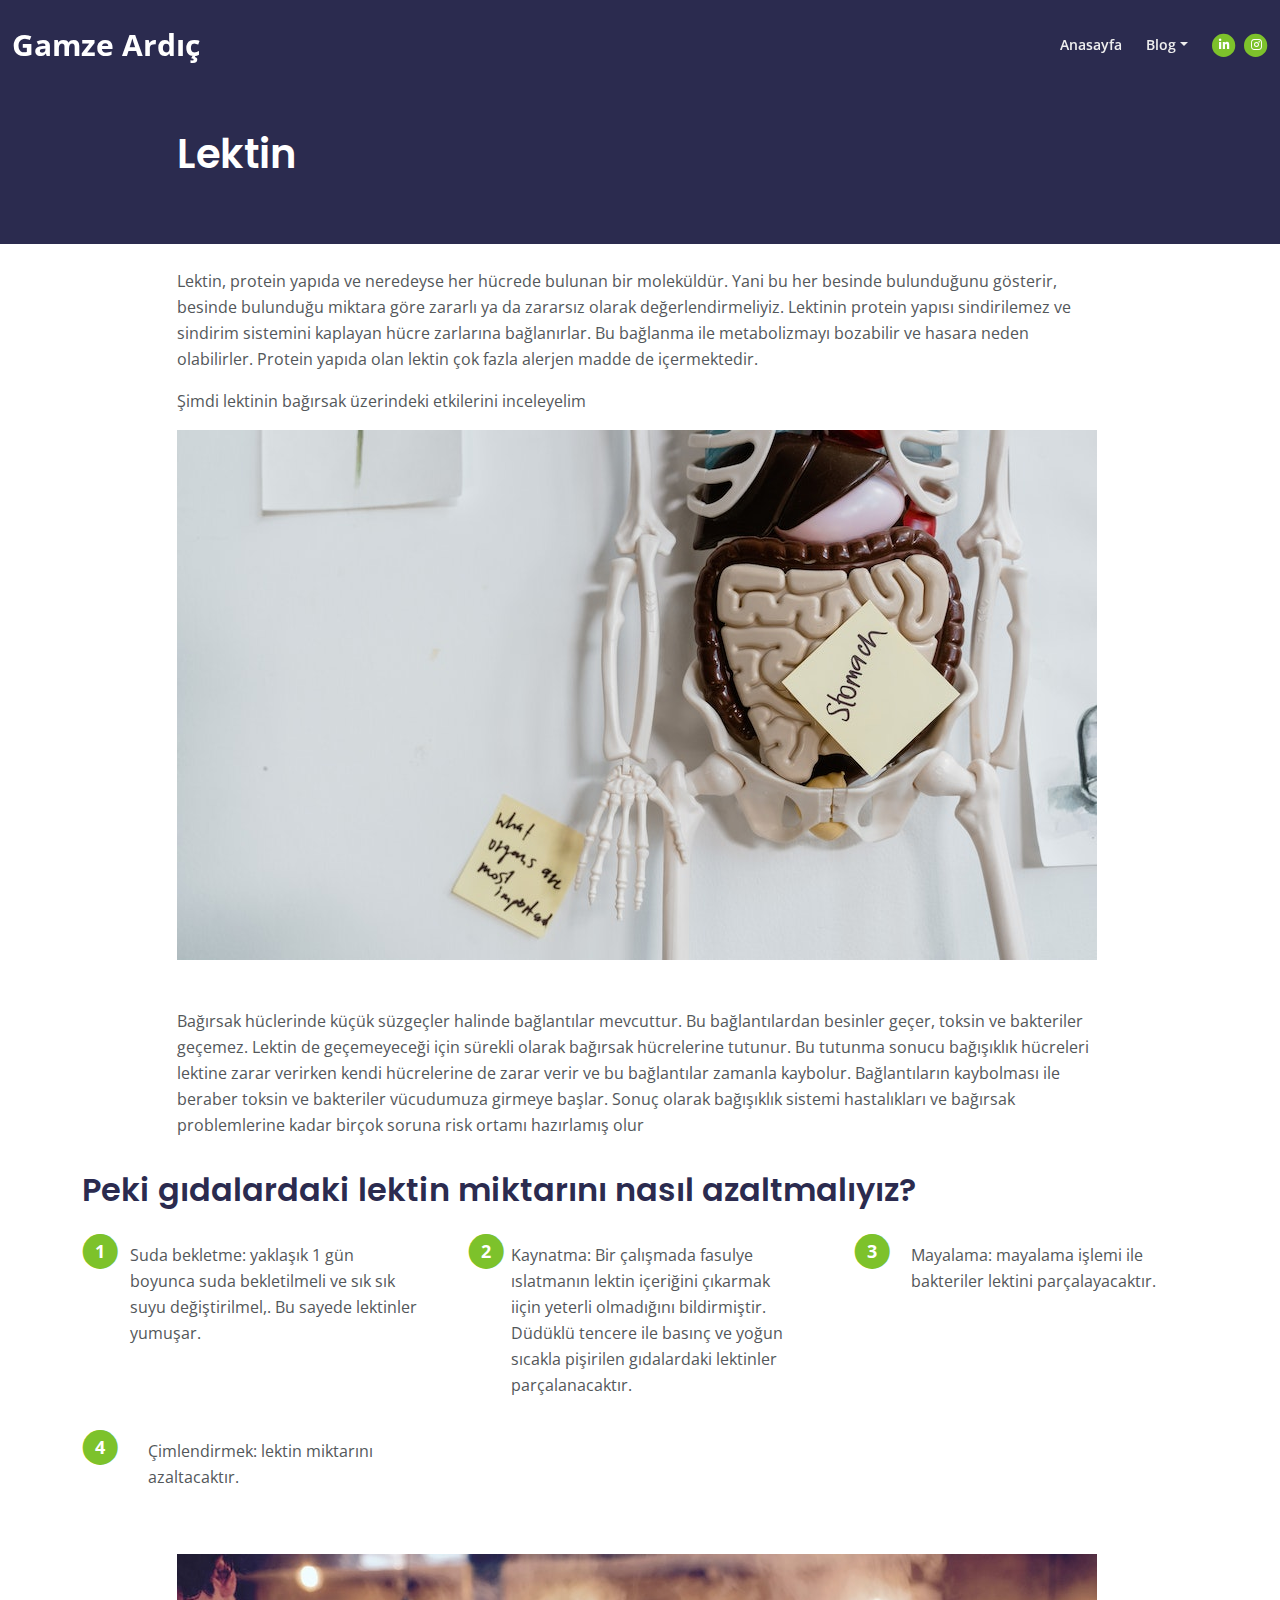
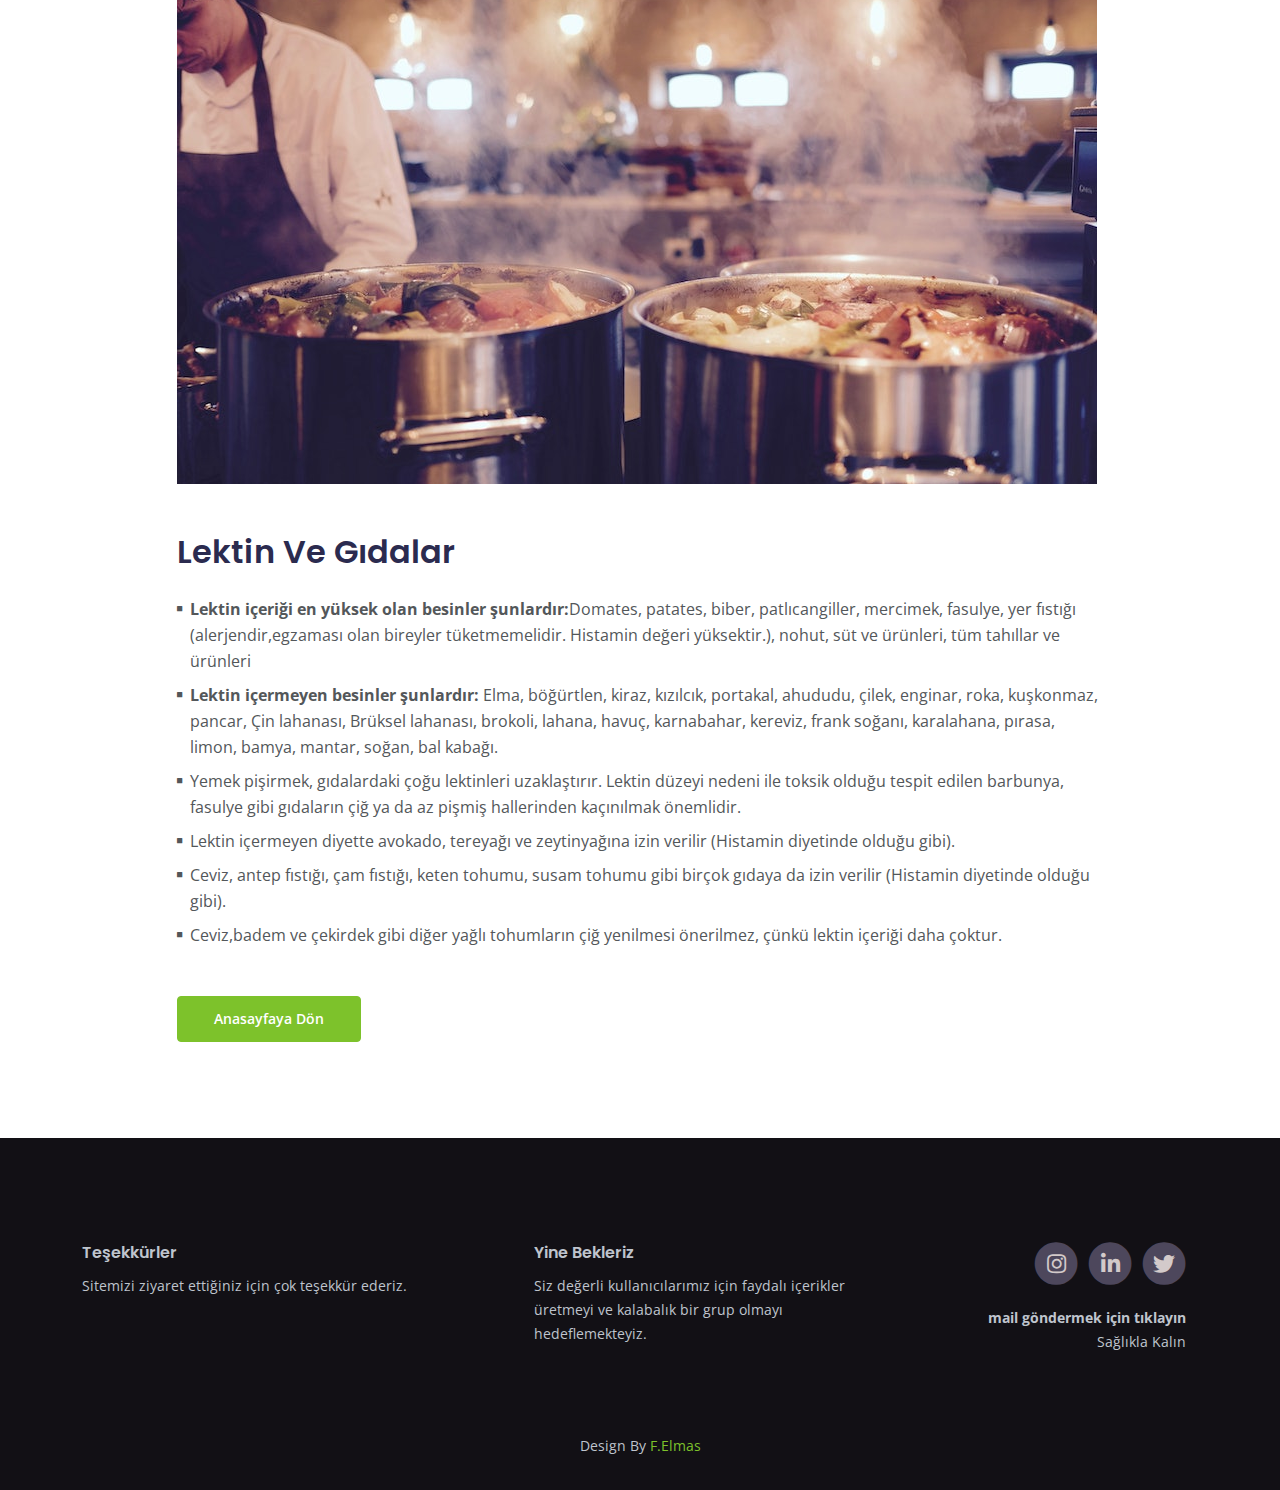
==== commit 7d1ff7bf: "updated" ====
--- a/lektin.html
+++ b/lektin.html
@@ -86,7 +86,7 @@
         <div class="container">
             <div class="row">
                 <div class="col-xl-10 offset-xl-1">
-                    <h1>Lektinin Bağırsaklarımızdaki Yeri</h1>
+                    <h1>Lektin</h1>
                 </div> <!-- end of col -->
             </div> <!-- end of row -->
         </div> <!-- end of container -->
@@ -103,8 +103,6 @@
                     <p>Şimdi lektinin bağırsak üzerindeki etkilerini inceleyelim</p>
                     <img class="img-fluid mb-5" src="images/lektin1.jpg" alt="alternative">
                     <p>Bağırsak hüclerinde küçük süzgeçler halinde bağlantılar mevcuttur. Bu bağlantılardan besinler geçer, toksin ve bakteriler geçemez. Lektin de geçemeyeceği için sürekli olarak bağırsak hücrelerine tutunur. Bu tutunma sonucu bağışıklık hücreleri lektine zarar verirken kendi hücrelerine de zarar verir ve bu bağlantılar zamanla kaybolur. Bağlantıların kaybolması ile beraber toksin ve bakteriler vücudumuza girmeye başlar. Sonuç olarak bağışıklık sistemi hastalıkları ve bağırsak problemlerine kadar birçok soruna risk ortamı hazırlamış olur</p>
-                    
-
                 </div> <!-- end of col -->
             </div> <!-- end of row -->
         </div> <!-- end of container -->
@@ -183,7 +181,7 @@
                         </ul>
                     </div> <!-- end of card -->
                     <!-- end of card -->
-                    <!-- end of card -->
+                    
 
                 </div> <!-- end of col -->   
             </div> <!-- end of row -->   
